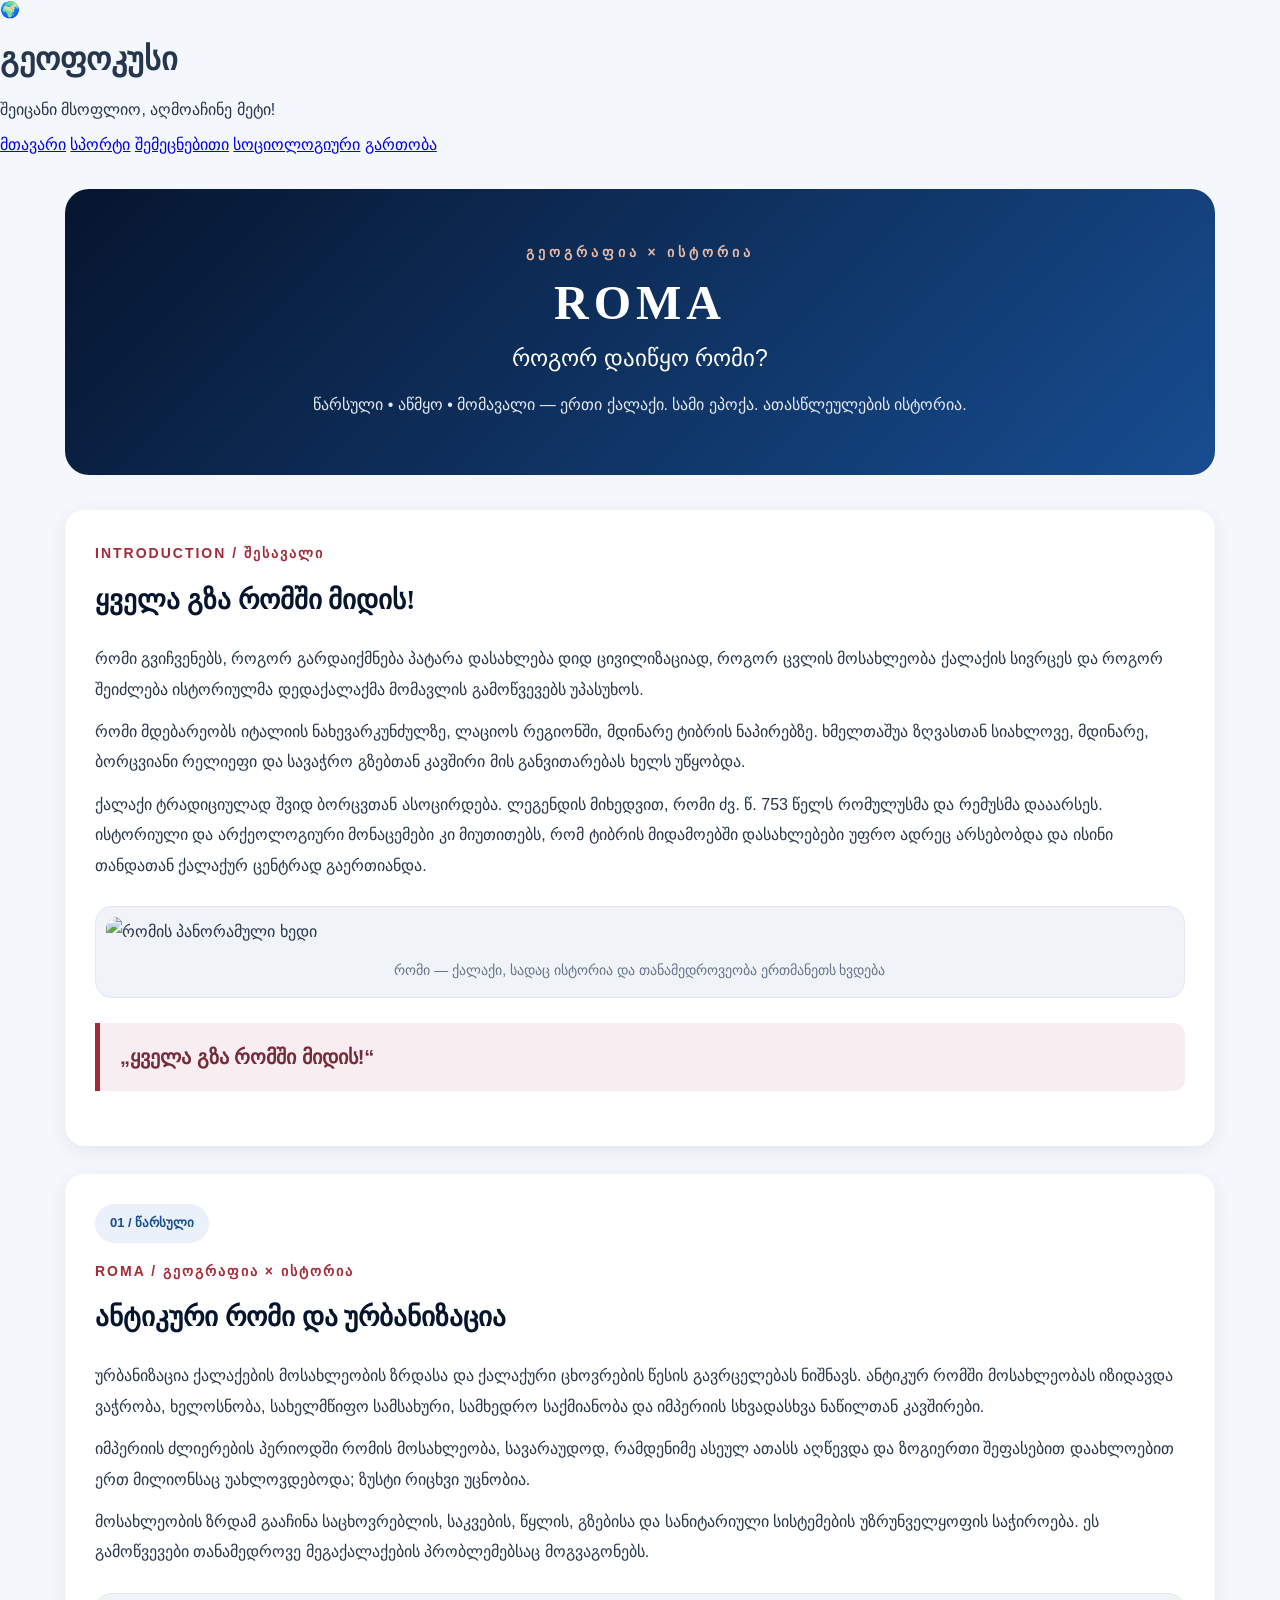
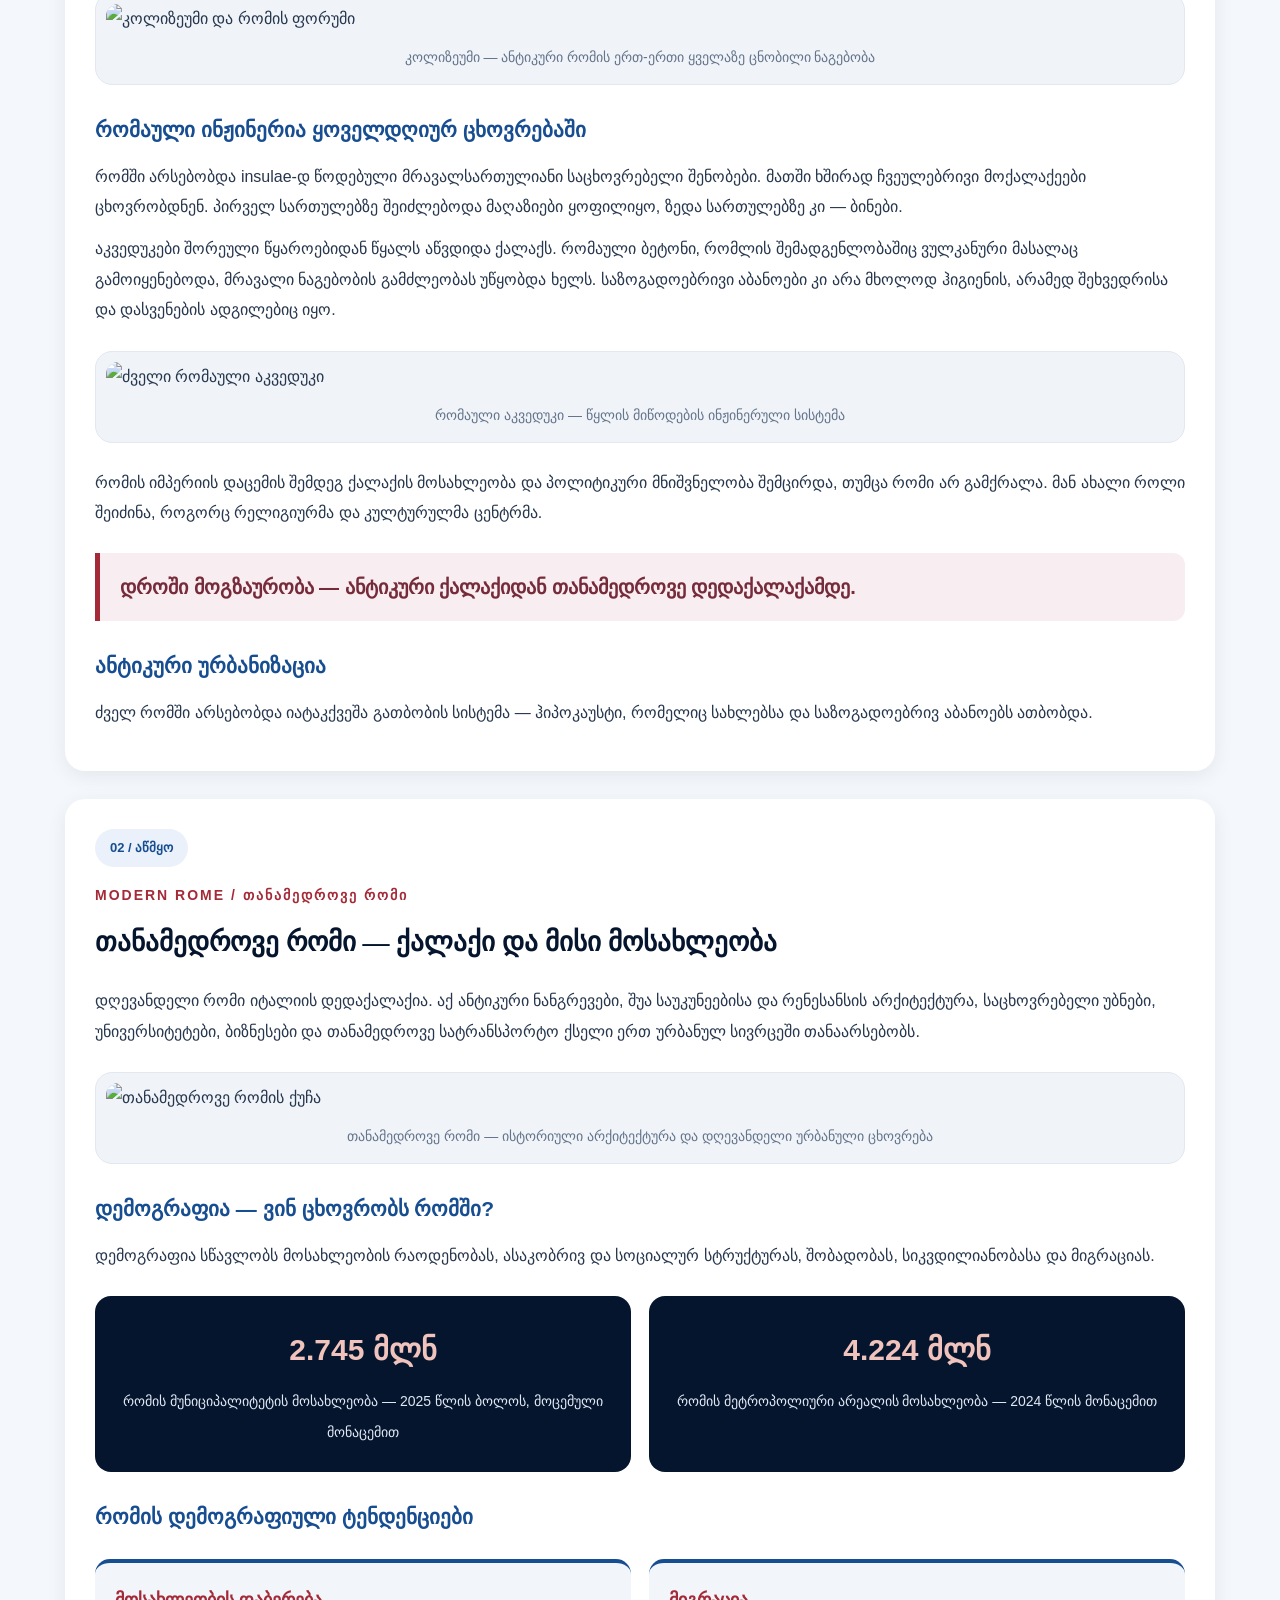
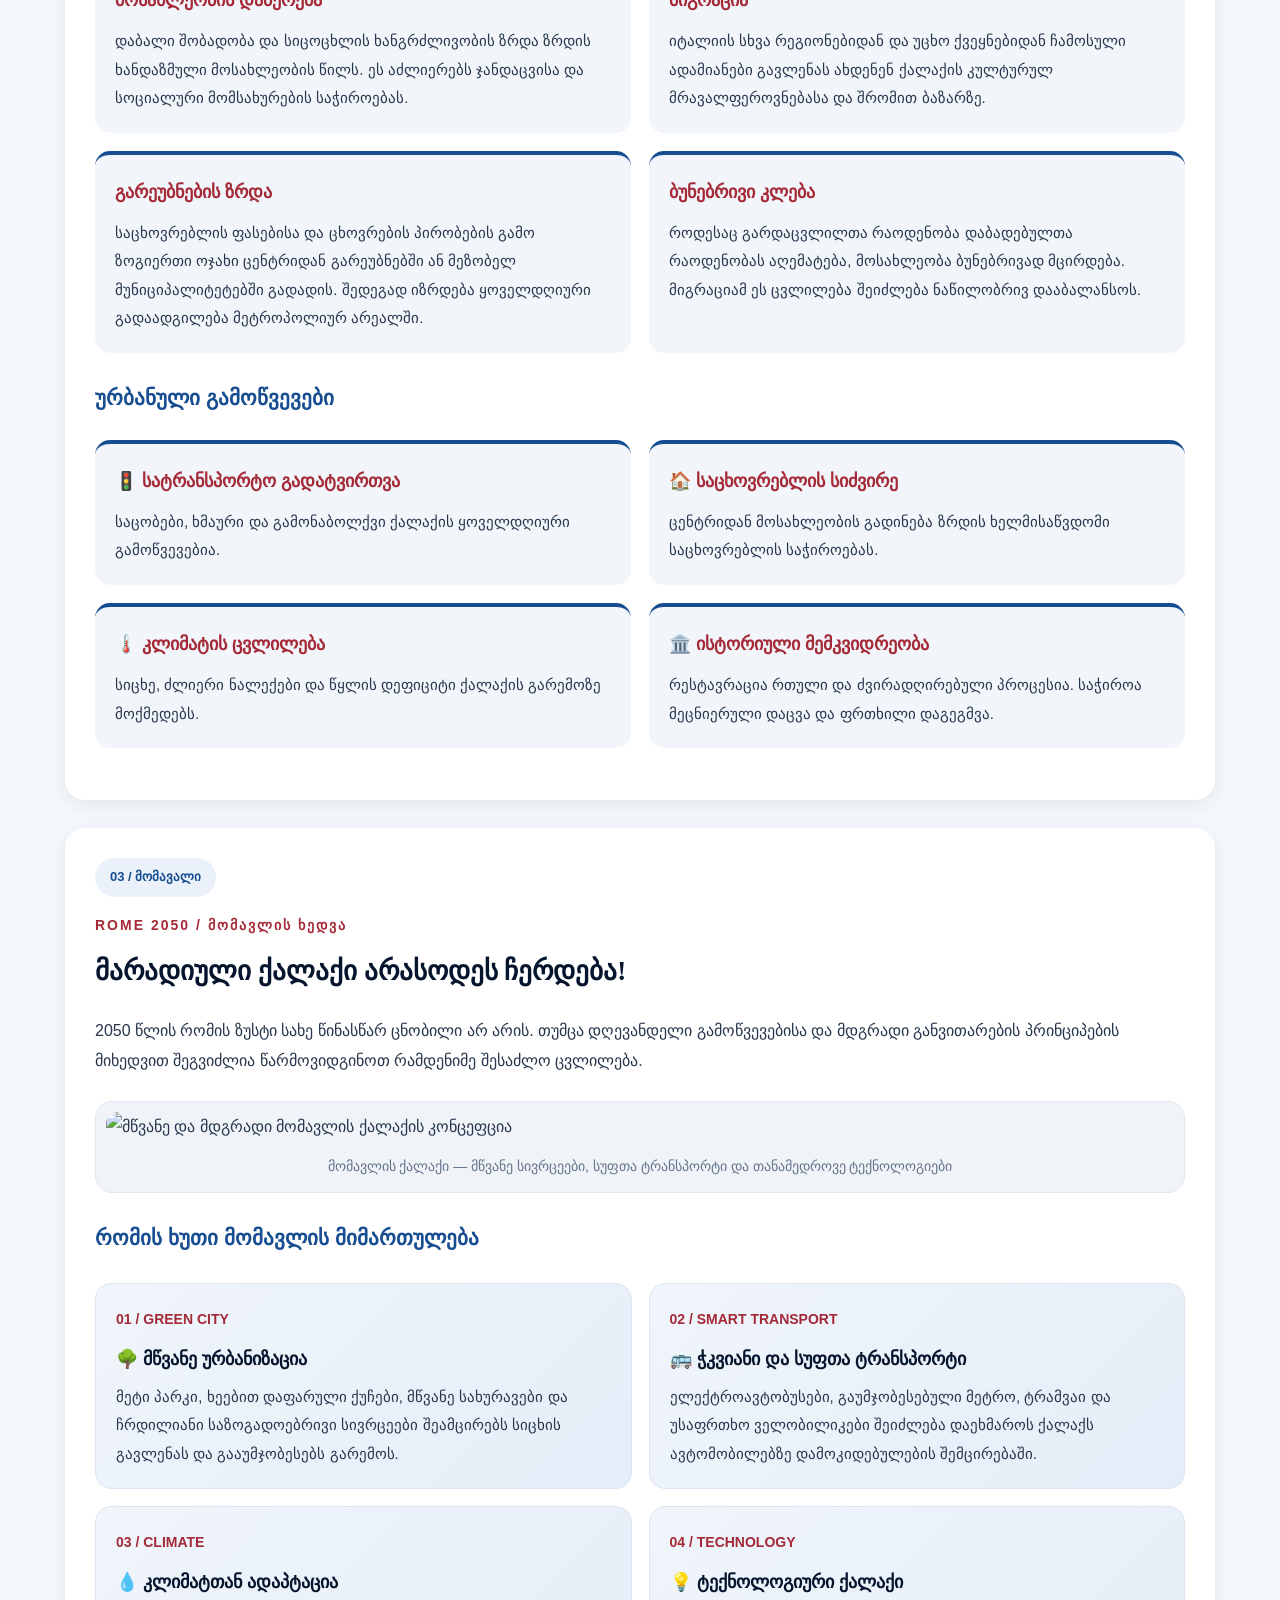
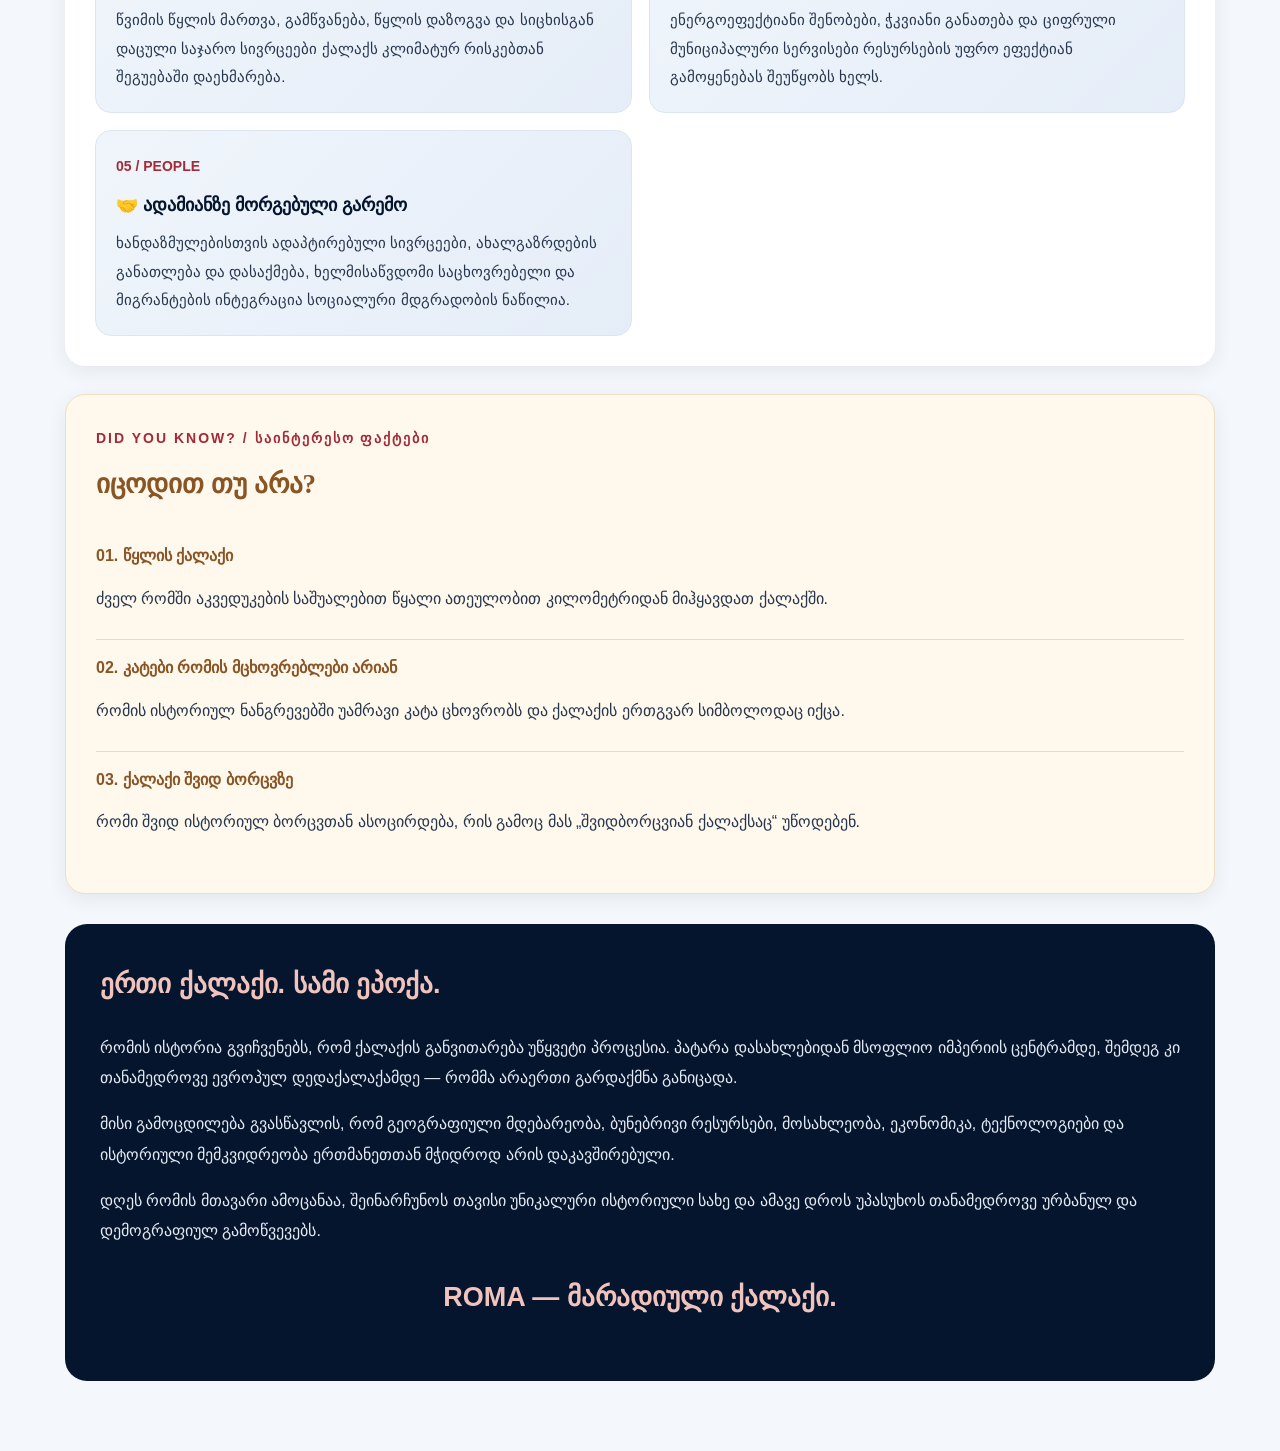
==== education.html @ 88f4430b "Add files via upload" ====
<!DOCTYPE html>
<html lang="ka">
<head>
<meta charset="UTF-8">
<meta name="viewport" content="width=device-width, initial-scale=1.0">
<title>გეოფოკუსი | შემეცნებითი</title>
<link rel="stylesheet" href="style.css">

<style>
* {
    box-sizing: border-box;
}

body {
    margin: 0;
    background: #f4f7fb;
    color: #26364d;
    font-family: "Fira GO", Arial, sans-serif;
}

.rome-page {
    width: 92%;
    max-width: 1150px;
    margin: 0 auto 70px;
}

.rome-hero {
    margin: 35px 0;
    padding: 55px 35px;
    border-radius: 24px;
    background: linear-gradient(135deg, #06152e, #174d91);
    color: white;
    text-align: center;
}

.rome-hero .eyebrow {
    color: #e9b9a5;
    letter-spacing: 4px;
    font-size: 14px;
    font-weight: bold;
}

.rome-hero h2 {
    font-family: "Noto Serif Georgian", serif;
    font-size: 48px;
    margin: 15px 0;
    letter-spacing: 5px;
}

.rome-hero h3 {
    font-size: 23px;
    font-weight: 500;
    margin: 10px 0;
}

.rome-hero p {
    max-width: 720px;
    margin: 18px auto 0;
    line-height: 1.9;
    color: #e3eaf5;
}

.rome-section {
    background: white;
    padding: 30px;
    margin: 28px 0;
    border-radius: 20px;
    box-shadow: 0 5px 20px rgba(6, 21, 46, 0.07);
    line-height: 1.9;
}

.section-label {
    color: #a52a38;
    font-size: 14px;
    font-weight: bold;
    letter-spacing: 2px;
    margin-bottom: 8px;
}

.rome-section h2 {
    color: #06152e;
    font-family: "Noto Serif Georgian", serif;
    font-size: 27px;
    margin: 5px 0 18px;
}

.rome-section h3 {
    color: #174d91;
    font-size: 21px;
    margin: 25px 0 12px;
}

.rome-section p {
    margin: 12px 0;
    font-size: 16px;
}

.rome-quote {
    border-left: 5px solid #a52a38;
    padding: 15px 20px;
    margin: 25px 0;
    background: #f8edf0;
    color: #762b3a;
    font-size: 20px;
    font-weight: bold;
    border-radius: 0 12px 12px 0;
}

/* ფოტოები */
.rome-photo {
    margin: 25px 0;
    padding: 10px;
    background: #f0f4f9;
    border-radius: 17px;
    border: 1px solid #e1e8f0;
}

.rome-photo img {
    display: block;
    width: 100%;
    max-height: 500px;
    height: auto;
    object-fit: contain;
    border-radius: 12px;
}

.rome-photo figcaption {
    text-align: center;
    color: #64748b;
    font-size: 14px;
    padding: 10px 5px 3px;
}

/* ეპოქების ღილაკები */
.era-label {
    display: inline-block;
    background: #eaf1fa;
    color: #174d91;
    border-radius: 30px;
    padding: 7px 15px;
    font-weight: bold;
    font-size: 13px;
    margin-bottom: 15px;
}

/* საინფორმაციო ბარათები */
.info-grid {
    display: grid;
    grid-template-columns: repeat(2, 1fr);
    gap: 18px;
    margin: 22px 0;
}

.info-card {
    background: #f2f6fb;
    border-radius: 15px;
    padding: 20px;
    border-top: 4px solid #174d91;
}

.info-card h3 {
    margin: 0 0 10px;
    color: #a52a38;
    font-size: 18px;
}

.info-card p {
    margin: 0;
    font-size: 15px;
}

/* დემოგრაფიული მონაცემები */
.stats-grid {
    display: grid;
    grid-template-columns: repeat(2, 1fr);
    gap: 18px;
    margin: 25px 0;
}

.stat-card {
    background: #06152e;
    color: white;
    padding: 25px;
    border-radius: 16px;
    text-align: center;
}

.stat-card strong {
    display: block;
    color: #f0c4bd;
    font-size: 30px;
    margin-bottom: 8px;
}

.stat-card span {
    font-size: 14px;
    color: #e0e8f4;
}

/* მომავლის მიმართულებები */
.future-grid {
    display: grid;
    grid-template-columns: repeat(2, 1fr);
    gap: 17px;
    margin-top: 25px;
}

.future-card {
    background: linear-gradient(135deg, #f0f5fb, #e5edf8);
    border-radius: 16px;
    padding: 20px;
    border: 1px solid #dce6f2;
}

.future-card .number {
    color: #a52a38;
    font-weight: bold;
    font-size: 14px;
}

.future-card h3 {
    margin: 7px 0;
    color: #06152e;
    font-size: 18px;
}

.future-card p {
    font-size: 15px;
    margin: 0;
}

/* საინტერესო ფაქტები */
.facts {
    background: #fff8ed;
    border: 1px solid #f1dfc2;
}

.facts h2 {
    color: #8a5524;
}

.fact-item {
    padding: 13px 0;
    border-bottom: 1px solid #ead9bd;
}

.fact-item:last-child {
    border-bottom: none;
}

.fact-item strong {
    color: #8a5524;
}

/* დასკვნა */
.final-section {
    background: #06152e;
    color: white;
    padding: 35px;
    border-radius: 22px;
    margin: 30px 0;
    line-height: 1.9;
}

.final-section h2 {
    color: #f0c4bd;
    font-size: 27px;
    margin-top: 0;
}

.final-section p {
    color: #e5ebf4;
}

/* მობილური */
@media (max-width: 700px) {
    .rome-page {
        width: 94%;
    }

    .rome-hero {
        padding: 38px 20px;
    }

    .rome-hero h2 {
        font-size: 36px;
    }

    .rome-hero h3 {
        font-size: 18px;
    }

    .rome-section {
        padding: 21px;
    }

    .rome-section h2 {
        font-size: 23px;
    }

    .info-grid,
    .stats-grid,
    .future-grid {
        grid-template-columns: 1fr;
    }

    .rome-photo img {
        max-height: 350px;
    }

    .final-section {
        padding: 25px;
    }
}
</style>
</head>

<body>

<header class="header">
    <div class="globe-icon">🌍</div>
    <h1>გეოფოკუსი</h1>
    <p>შეიცანი მსოფლიო, აღმოაჩინე მეტი!</p>
</header>

<nav class="navigation">
    <a href="index.html">მთავარი</a>
    <a href="sport.html">სპორტი</a>
    <a href="education.html">შემეცნებითი</a>
    <a href="sociology.html">სოციოლოგიური</a>
    <a href="entertainment.html">გართობა</a>
</nav>

<main class="rome-page">

    <!-- მთავარი სათაური -->
    <section class="rome-hero">
        <div class="eyebrow">გეოგრაფია × ისტორია</div>
        <h2>ROMA</h2>
        <h3>როგორ დაიწყო რომი?</h3>
        <p>
            წარსული • აწმყო • მომავალი — ერთი ქალაქი.
            სამი ეპოქა. ათასწლეულების ისტორია.
        </p>
    </section>

    <!-- შესავალი -->
    <section class="rome-section">
        <div class="section-label">INTRODUCTION / შესავალი</div>
        <h2>ყველა გზა რომში მიდის!</h2>

        <p>
            რომი გვიჩვენებს, როგორ გარდაიქმნება პატარა დასახლება
            დიდ ცივილიზაციად, როგორ ცვლის მოსახლეობა ქალაქის სივრცეს
            და როგორ შეიძლება ისტორიულმა დედაქალაქმა მომავლის
            გამოწვევებს უპასუხოს.
        </p>

        <p>
            რომი მდებარეობს იტალიის ნახევარკუნძულზე, ლაციოს რეგიონში,
            მდინარე ტიბრის ნაპირებზე. ხმელთაშუა ზღვასთან სიახლოვე,
            მდინარე, ბორცვიანი რელიეფი და სავაჭრო გზებთან კავშირი
            მის განვითარებას ხელს უწყობდა.
        </p>

        <p>
            ქალაქი ტრადიციულად შვიდ ბორცვთან ასოცირდება.
            ლეგენდის მიხედვით, რომი ძვ. წ. 753 წელს რომულუსმა
            და რემუსმა დააარსეს. ისტორიული და არქეოლოგიური მონაცემები
            კი მიუთითებს, რომ ტიბრის მიდამოებში დასახლებები უფრო
            ადრეც არსებობდა და ისინი თანდათან ქალაქურ ცენტრად გაერთიანდა.
        </p>

        <figure class="rome-photo">
            <img src="images/roma1.jpg" alt="რომის პანორამული ხედი">
            <figcaption>რომი — ქალაქი, სადაც ისტორია და თანამედროვეობა ერთმანეთს ხვდება</figcaption>
        </figure>

        <div class="rome-quote">
            „ყველა გზა რომში მიდის!“
        </div>
    </section>

    <!-- წარსული -->
    <section class="rome-section">
        <span class="era-label">01 / წარსული</span>
        <div class="section-label">ROMA / გეოგრაფია × ისტორია</div>
        <h2>ანტიკური რომი და ურბანიზაცია</h2>

        <p>
            ურბანიზაცია ქალაქების მოსახლეობის ზრდასა და ქალაქური
            ცხოვრების წესის გავრცელებას ნიშნავს. ანტიკურ რომში
            მოსახლეობას იზიდავდა ვაჭრობა, ხელოსნობა, სახელმწიფო
            სამსახური, სამხედრო საქმიანობა და იმპერიის სხვადასხვა
            ნაწილთან კავშირები.
        </p>

        <p>
            იმპერიის ძლიერების პერიოდში რომის მოსახლეობა,
            სავარაუდოდ, რამდენიმე ასეულ ათასს აღწევდა და ზოგიერთი
            შეფასებით დაახლოებით ერთ მილიონსაც უახლოვდებოდა;
            ზუსტი რიცხვი უცნობია.
        </p>

        <p>
            მოსახლეობის ზრდამ გააჩინა საცხოვრებლის, საკვების,
            წყლის, გზებისა და სანიტარიული სისტემების უზრუნველყოფის
            საჭიროება. ეს გამოწვევები თანამედროვე მეგაქალაქების
            პრობლემებსაც მოგვაგონებს.
        </p>

        <figure class="rome-photo">
            <img src="images/roma2.jpg" alt="კოლიზეუმი და რომის ფორუმი">
            <figcaption>კოლიზეუმი — ანტიკური რომის ერთ-ერთი ყველაზე ცნობილი ნაგებობა</figcaption>
        </figure>

        <h3>რომაული ინჟინერია ყოველდღიურ ცხოვრებაში</h3>

        <p>
            რომში არსებობდა insulae-დ წოდებული მრავალსართულიანი
            საცხოვრებელი შენობები. მათში ხშირად ჩვეულებრივი
            მოქალაქეები ცხოვრობდნენ. პირველ სართულებზე შეიძლებოდა
            მაღაზიები ყოფილიყო, ზედა სართულებზე კი — ბინები.
        </p>

        <p>
            აკვედუკები შორეული წყაროებიდან წყალს აწვდიდა ქალაქს.
            რომაული ბეტონი, რომლის შემადგენლობაშიც ვულკანური
            მასალაც გამოიყენებოდა, მრავალი ნაგებობის გამძლეობას
            უწყობდა ხელს. საზოგადოებრივი აბანოები კი არა მხოლოდ
            ჰიგიენის, არამედ შეხვედრისა და დასვენების ადგილებიც იყო.
        </p>

        <figure class="rome-photo">
            <img src="images/roma3.jpg" alt="ძველი რომაული აკვედუკი">
            <figcaption>რომაული აკვედუკი — წყლის მიწოდების ინჟინერული სისტემა</figcaption>
        </figure>

        <p>
            რომის იმპერიის დაცემის შემდეგ ქალაქის მოსახლეობა და
            პოლიტიკური მნიშვნელობა შემცირდა, თუმცა რომი არ გამქრალა.
            მან ახალი როლი შეიძინა, როგორც რელიგიურმა და კულტურულმა ცენტრმა.
        </p>

        <div class="rome-quote">
            დროში მოგზაურობა — ანტიკური ქალაქიდან თანამედროვე დედაქალაქამდე.
        </div>

        <h3>ანტიკური ურბანიზაცია</h3>

        <p>
            ძველ რომში არსებობდა იატაკქვეშა გათბობის სისტემა —
            ჰიპოკაუსტი, რომელიც სახლებსა და საზოგადოებრივ აბანოებს ათბობდა.
        </p>
    </section>

    <!-- აწმყო -->
    <section class="rome-section">
        <span class="era-label">02 / აწმყო</span>
        <div class="section-label">MODERN ROME / თანამედროვე რომი</div>
        <h2>თანამედროვე რომი — ქალაქი და მისი მოსახლეობა</h2>

        <p>
            დღევანდელი რომი იტალიის დედაქალაქია. აქ ანტიკური ნანგრევები,
            შუა საუკუნეებისა და რენესანსის არქიტექტურა, საცხოვრებელი
            უბნები, უნივერსიტეტები, ბიზნესები და თანამედროვე
            სატრანსპორტო ქსელი ერთ ურბანულ სივრცეში თანაარსებობს.
        </p>

        <figure class="rome-photo">
            <img src="images/roma4.jpg" alt="თანამედროვე რომის ქუჩა">
            <figcaption>თანამედროვე რომი — ისტორიული არქიტექტურა და დღევანდელი ურბანული ცხოვრება</figcaption>
        </figure>

        <h3>დემოგრაფია — ვინ ცხოვრობს რომში?</h3>

        <p>
            დემოგრაფია სწავლობს მოსახლეობის რაოდენობას, ასაკობრივ
            და სოციალურ სტრუქტურას, შობადობას, სიკვდილიანობასა
            და მიგრაციას.
        </p>

        <div class="stats-grid">
            <div class="stat-card">
                <strong>2.745 მლნ</strong>
                <span>რომის მუნიციპალიტეტის მოსახლეობა — 2025 წლის ბოლოს, მოცემული მონაცემით</span>
            </div>

            <div class="stat-card">
                <strong>4.224 მლნ</strong>
                <span>რომის მეტროპოლიური არეალის მოსახლეობა — 2024 წლის მონაცემით</span>
            </div>
        </div>

        <h3>რომის დემოგრაფიული ტენდენციები</h3>

        <div class="info-grid">
            <div class="info-card">
                <h3>მოსახლეობის დაბერება</h3>
                <p>
                    დაბალი შობადობა და სიცოცხლის ხანგრძლივობის ზრდა
                    ზრდის ხანდაზმული მოსახლეობის წილს. ეს აძლიერებს
                    ჯანდაცვისა და სოციალური მომსახურების საჭიროებას.
                </p>
            </div>

            <div class="info-card">
                <h3>მიგრაცია</h3>
                <p>
                    იტალიის სხვა რეგიონებიდან და უცხო ქვეყნებიდან
                    ჩამოსული ადამიანები გავლენას ახდენენ ქალაქის
                    კულტურულ მრავალფეროვნებასა და შრომით ბაზარზე.
                </p>
            </div>

            <div class="info-card">
                <h3>გარეუბნების ზრდა</h3>
                <p>
                    საცხოვრებლის ფასებისა და ცხოვრების პირობების გამო
                    ზოგიერთი ოჯახი ცენტრიდან გარეუბნებში ან მეზობელ
                    მუნიციპალიტეტებში გადადის. შედეგად იზრდება
                    ყოველდღიური გადაადგილება მეტროპოლიურ არეალში.
                </p>
            </div>

            <div class="info-card">
                <h3>ბუნებრივი კლება</h3>
                <p>
                    როდესაც გარდაცვლილთა რაოდენობა დაბადებულთა
                    რაოდენობას აღემატება, მოსახლეობა ბუნებრივად
                    მცირდება. მიგრაციამ ეს ცვლილება შეიძლება
                    ნაწილობრივ დააბალანსოს.
                </p>
            </div>
        </div>

        <h3>ურბანული გამოწვევები</h3>

        <div class="info-grid">
            <div class="info-card">
                <h3>🚦 სატრანსპორტო გადატვირთვა</h3>
                <p>საცობები, ხმაური და გამონაბოლქვი ქალაქის ყოველდღიური გამოწვევებია.</p>
            </div>

            <div class="info-card">
                <h3>🏠 საცხოვრებლის სიძვირე</h3>
                <p>ცენტრიდან მოსახლეობის გადინება ზრდის ხელმისაწვდომი საცხოვრებლის საჭიროებას.</p>
            </div>

            <div class="info-card">
                <h3>🌡️ კლიმატის ცვლილება</h3>
                <p>სიცხე, ძლიერი ნალექები და წყლის დეფიციტი ქალაქის გარემოზე მოქმედებს.</p>
            </div>

            <div class="info-card">
                <h3>🏛️ ისტორიული მემკვიდრეობა</h3>
                <p>რესტავრაცია რთული და ძვირადღირებული პროცესია. საჭიროა მეცნიერული დაცვა და ფრთხილი დაგეგმვა.</p>
            </div>
        </div>
    </section>

    <!-- მომავალი -->
    <section class="rome-section">
        <span class="era-label">03 / მომავალი</span>
        <div class="section-label">ROME 2050 / მომავლის ხედვა</div>
        <h2>მარადიული ქალაქი არასოდეს ჩერდება!</h2>

        <p>
            2050 წლის რომის ზუსტი სახე წინასწარ ცნობილი არ არის.
            თუმცა დღევანდელი გამოწვევებისა და მდგრადი განვითარების
            პრინციპების მიხედვით შეგვიძლია წარმოვიდგინოთ რამდენიმე
            შესაძლო ცვლილება.
        </p>

        <figure class="rome-photo">
            <img src="images/roma5.jpg" alt="მწვანე და მდგრადი მომავლის ქალაქის კონცეფცია">
            <figcaption>მომავლის ქალაქი — მწვანე სივრცეები, სუფთა ტრანსპორტი და თანამედროვე ტექნოლოგიები</figcaption>
        </figure>

        <h3>რომის ხუთი მომავლის მიმართულება</h3>

        <div class="future-grid">

            <div class="future-card">
                <span class="number">01 / GREEN CITY</span>
                <h3>🌳 მწვანე ურბანიზაცია</h3>
                <p>
                    მეტი პარკი, ხეებით დაფარული ქუჩები, მწვანე სახურავები
                    და ჩრდილიანი საზოგადოებრივი სივრცეები შეამცირებს
                    სიცხის გავლენას და გააუმჯობესებს გარემოს.
                </p>
            </div>

            <div class="future-card">
                <span class="number">02 / SMART TRANSPORT</span>
                <h3>🚌 ჭკვიანი და სუფთა ტრანსპორტი</h3>
                <p>
                    ელექტროავტობუსები, გაუმჯობესებული მეტრო, ტრამვაი
                    და უსაფრთხო ველობილიკები შეიძლება დაეხმაროს ქალაქს
                    ავტომობილებზე დამოკიდებულების შემცირებაში.
                </p>
            </div>

            <div class="future-card">
                <span class="number">03 / CLIMATE</span>
                <h3>💧 კლიმატთან ადაპტაცია</h3>
                <p>
                    წვიმის წყლის მართვა, გამწვანება, წყლის დაზოგვა
                    და სიცხისგან დაცული საჯარო სივრცეები ქალაქს
                    კლიმატურ რისკებთან შეგუებაში დაეხმარება.
                </p>
            </div>

            <div class="future-card">
                <span class="number">04 / TECHNOLOGY</span>
                <h3>💡 ტექნოლოგიური ქალაქი</h3>
                <p>
                    ენერგოეფექტიანი შენობები, ჭკვიანი განათება და
                    ციფრული მუნიციპალური სერვისები რესურსების
                    უფრო ეფექტიან გამოყენებას შეუწყობს ხელს.
                </p>
            </div>

            <div class="future-card">
                <span class="number">05 / PEOPLE</span>
                <h3>🤝 ადამიანზე მორგებული გარემო</h3>
                <p>
                    ხანდაზმულებისთვის ადაპტირებული სივრცეები,
                    ახალგაზრდების განათლება და დასაქმება,
                    ხელმისაწვდომი საცხოვრებელი და მიგრანტების
                    ინტეგრაცია სოციალური მდგრადობის ნაწილია.
                </p>
            </div>

        </div>
    </section>

    <!-- საინტერესო ფაქტები -->
    <section class="rome-section facts">
        <div class="section-label">DID YOU KNOW? / საინტერესო ფაქტები</div>
        <h2>იცოდით თუ არა?</h2>

        <div class="fact-item">
            <strong>01. წყლის ქალაქი</strong>
            <p>
                ძველ რომში აკვედუკების საშუალებით წყალი
                ათეულობით კილომეტრიდან მიჰყავდათ ქალაქში.
            </p>
        </div>

        <div class="fact-item">
            <strong>02. კატები რომის მცხოვრებლები არიან</strong>
            <p>
                რომის ისტორიულ ნანგრევებში უამრავი კატა ცხოვრობს
                და ქალაქის ერთგვარ სიმბოლოდაც იქცა.
            </p>
        </div>

        <div class="fact-item">
            <strong>03. ქალაქი შვიდ ბორცვზე</strong>
            <p>
                რომი შვიდ ისტორიულ ბორცვთან ასოცირდება,
                რის გამოც მას „შვიდბორცვიან ქალაქსაც“ უწოდებენ.
            </p>
        </div>
    </section>

    <!-- დასკვნა -->
    <section class="final-section">
        <h2>ერთი ქალაქი. სამი ეპოქა.</h2>

        <p>
            რომის ისტორია გვიჩვენებს, რომ ქალაქის განვითარება
            უწყვეტი პროცესია. პატარა დასახლებიდან მსოფლიო იმპერიის
            ცენტრამდე, შემდეგ კი თანამედროვე ევროპულ დედაქალაქამდე —
            რომმა არაერთი გარდაქმნა განიცადა.
        </p>

        <p>
            მისი გამოცდილება გვასწავლის, რომ გეოგრაფიული მდებარეობა,
            ბუნებრივი რესურსები, მოსახლეობა, ეკონომიკა, ტექნოლოგიები
            და ისტორიული მემკვიდრეობა ერთმანეთთან მჭიდროდ არის დაკავშირებული.
        </p>

        <p>
            დღეს რომის მთავარი ამოცანაა, შეინარჩუნოს თავისი უნიკალური
            ისტორიული სახე და ამავე დროს უპასუხოს თანამედროვე ურბანულ
            და დემოგრაფიულ გამოწვევებს.
        </p>

        <h2 style="text-align:center; margin-top:25px;">
            ROMA — მარადიული ქალაქი.
        </h2>
    </section>

</main>

</body>
</html>
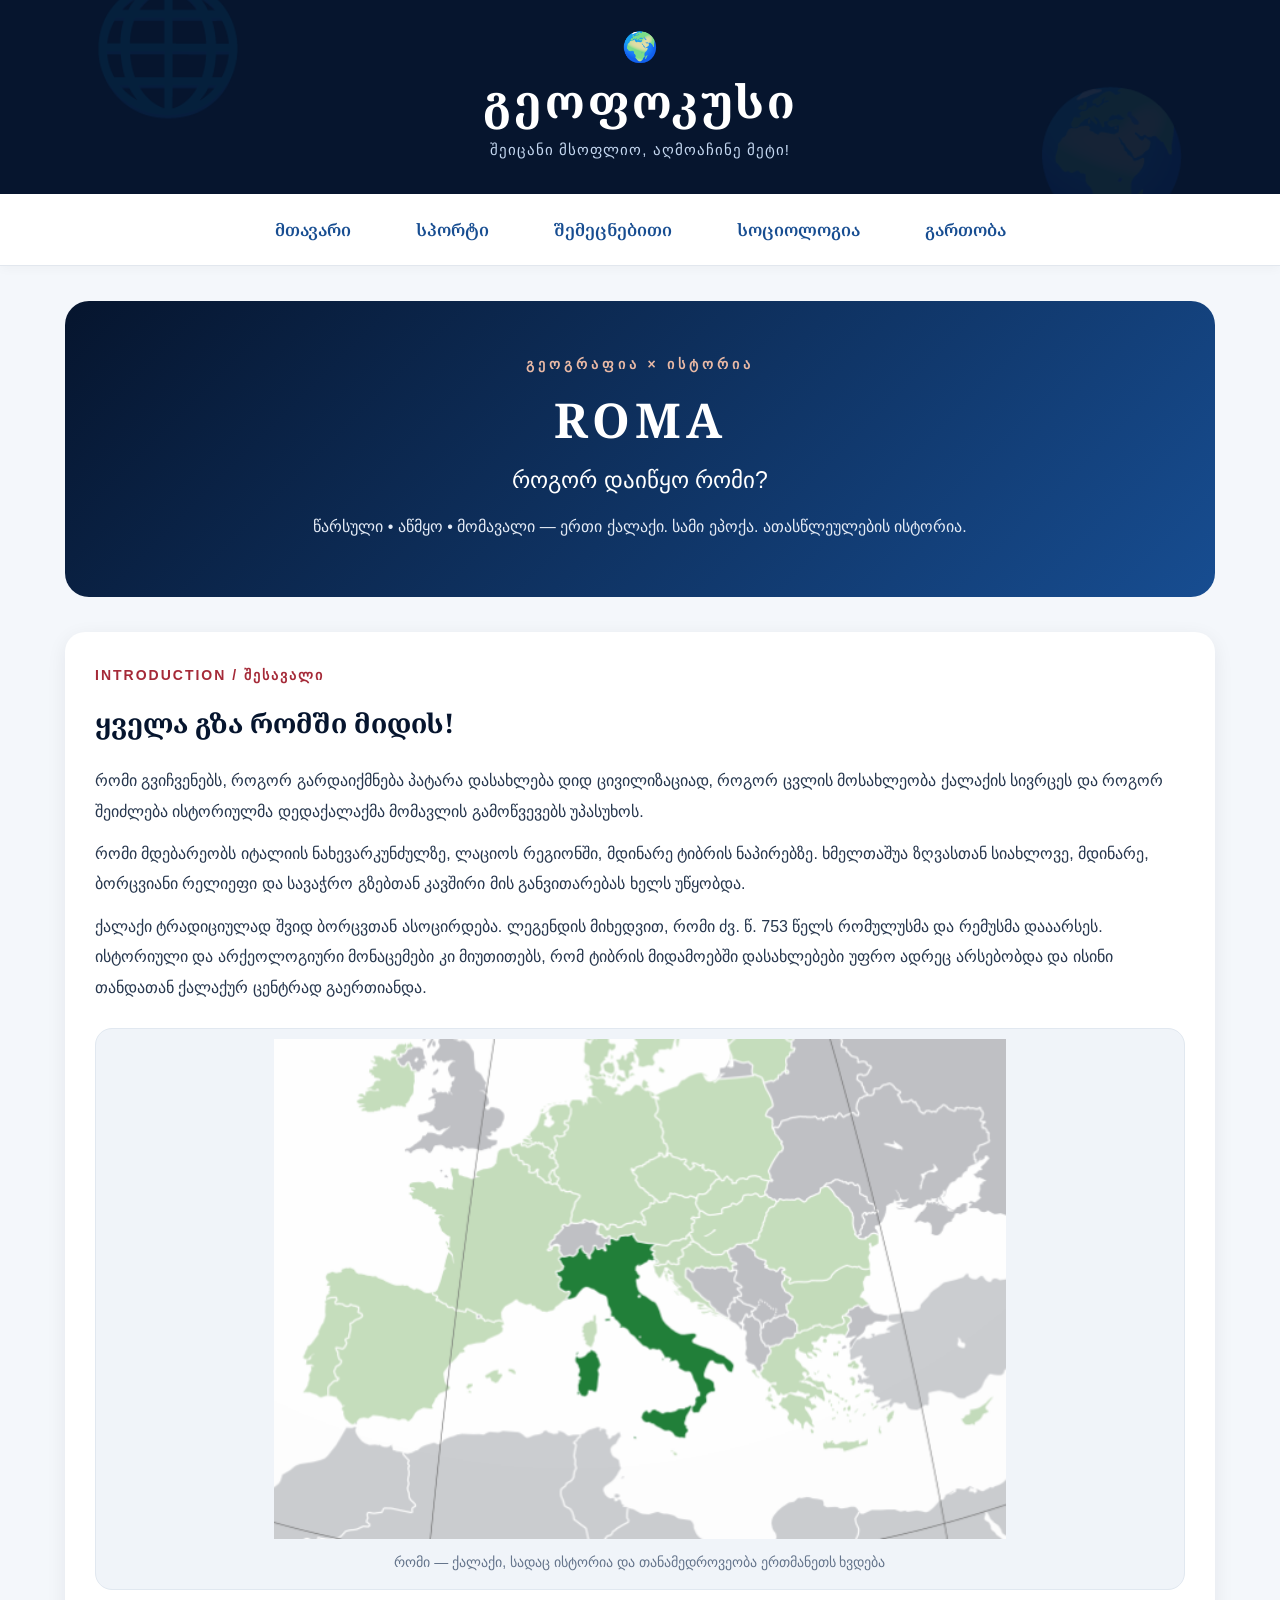
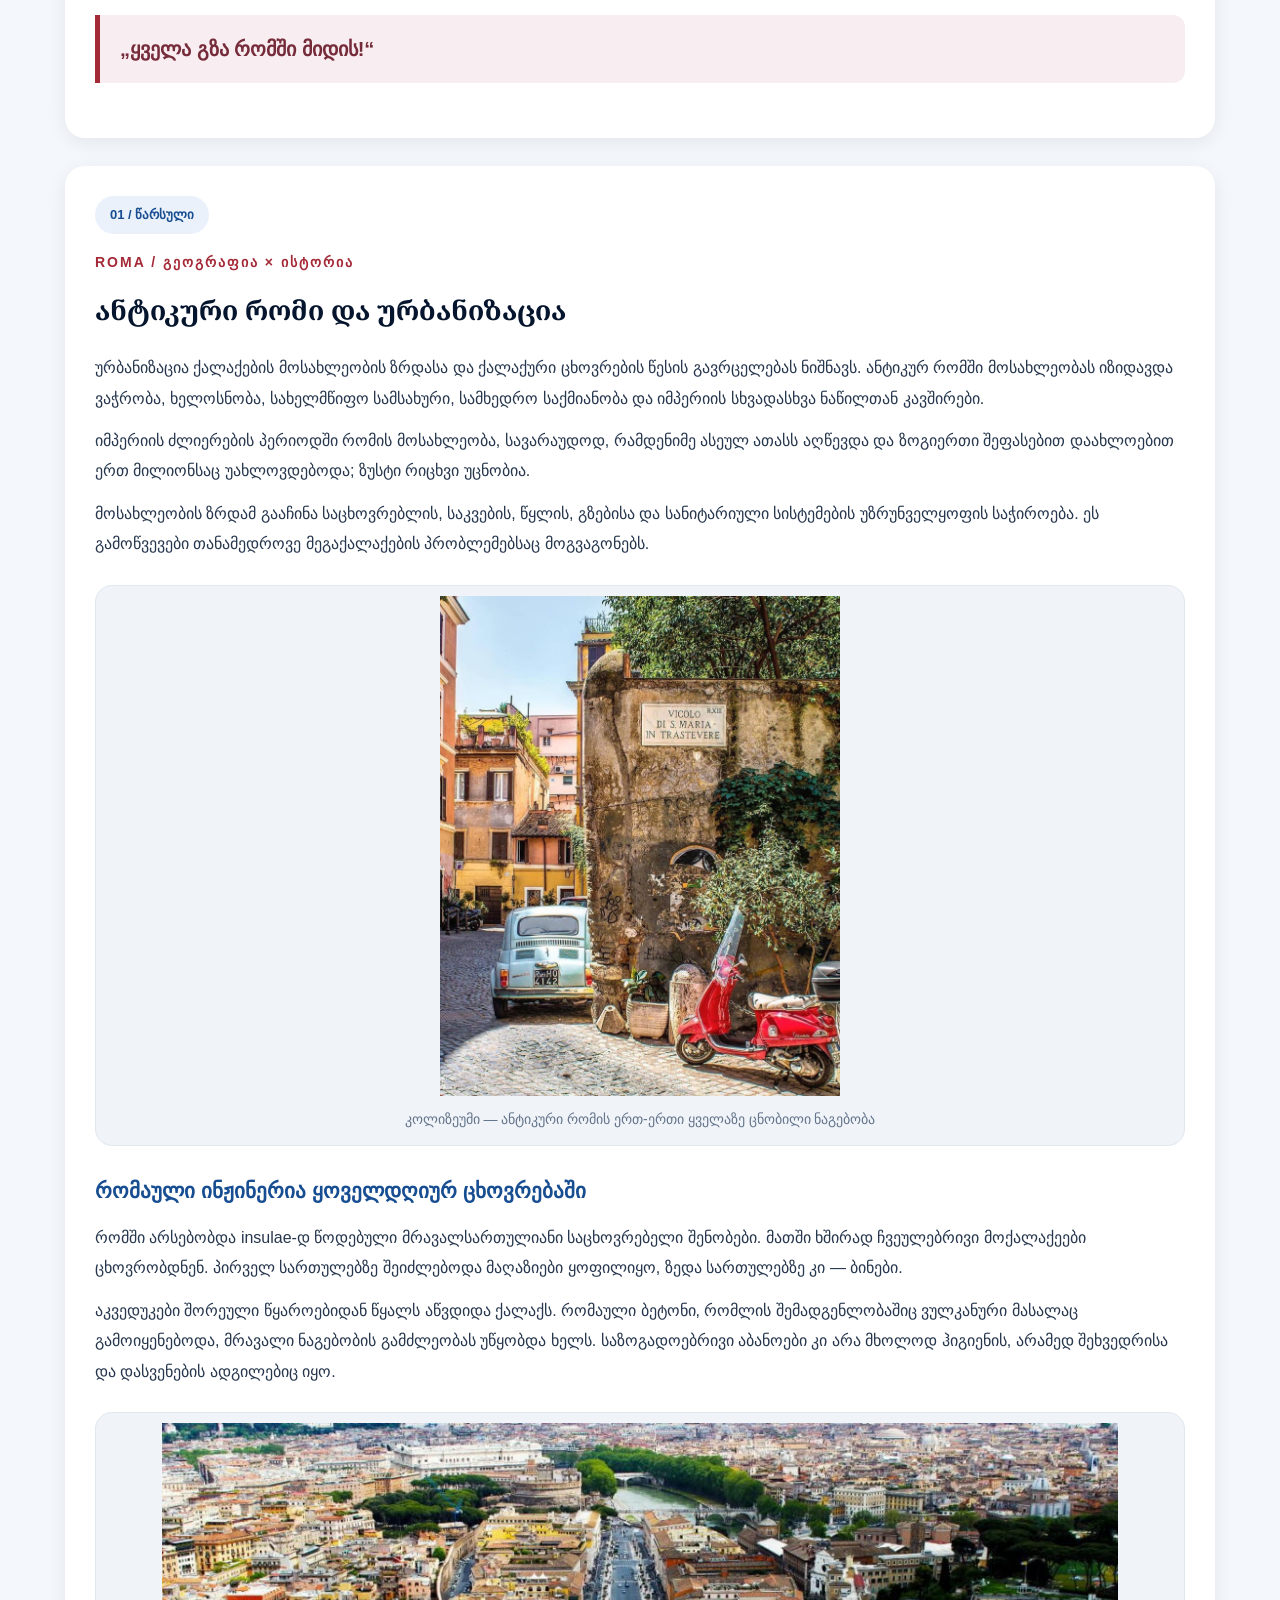
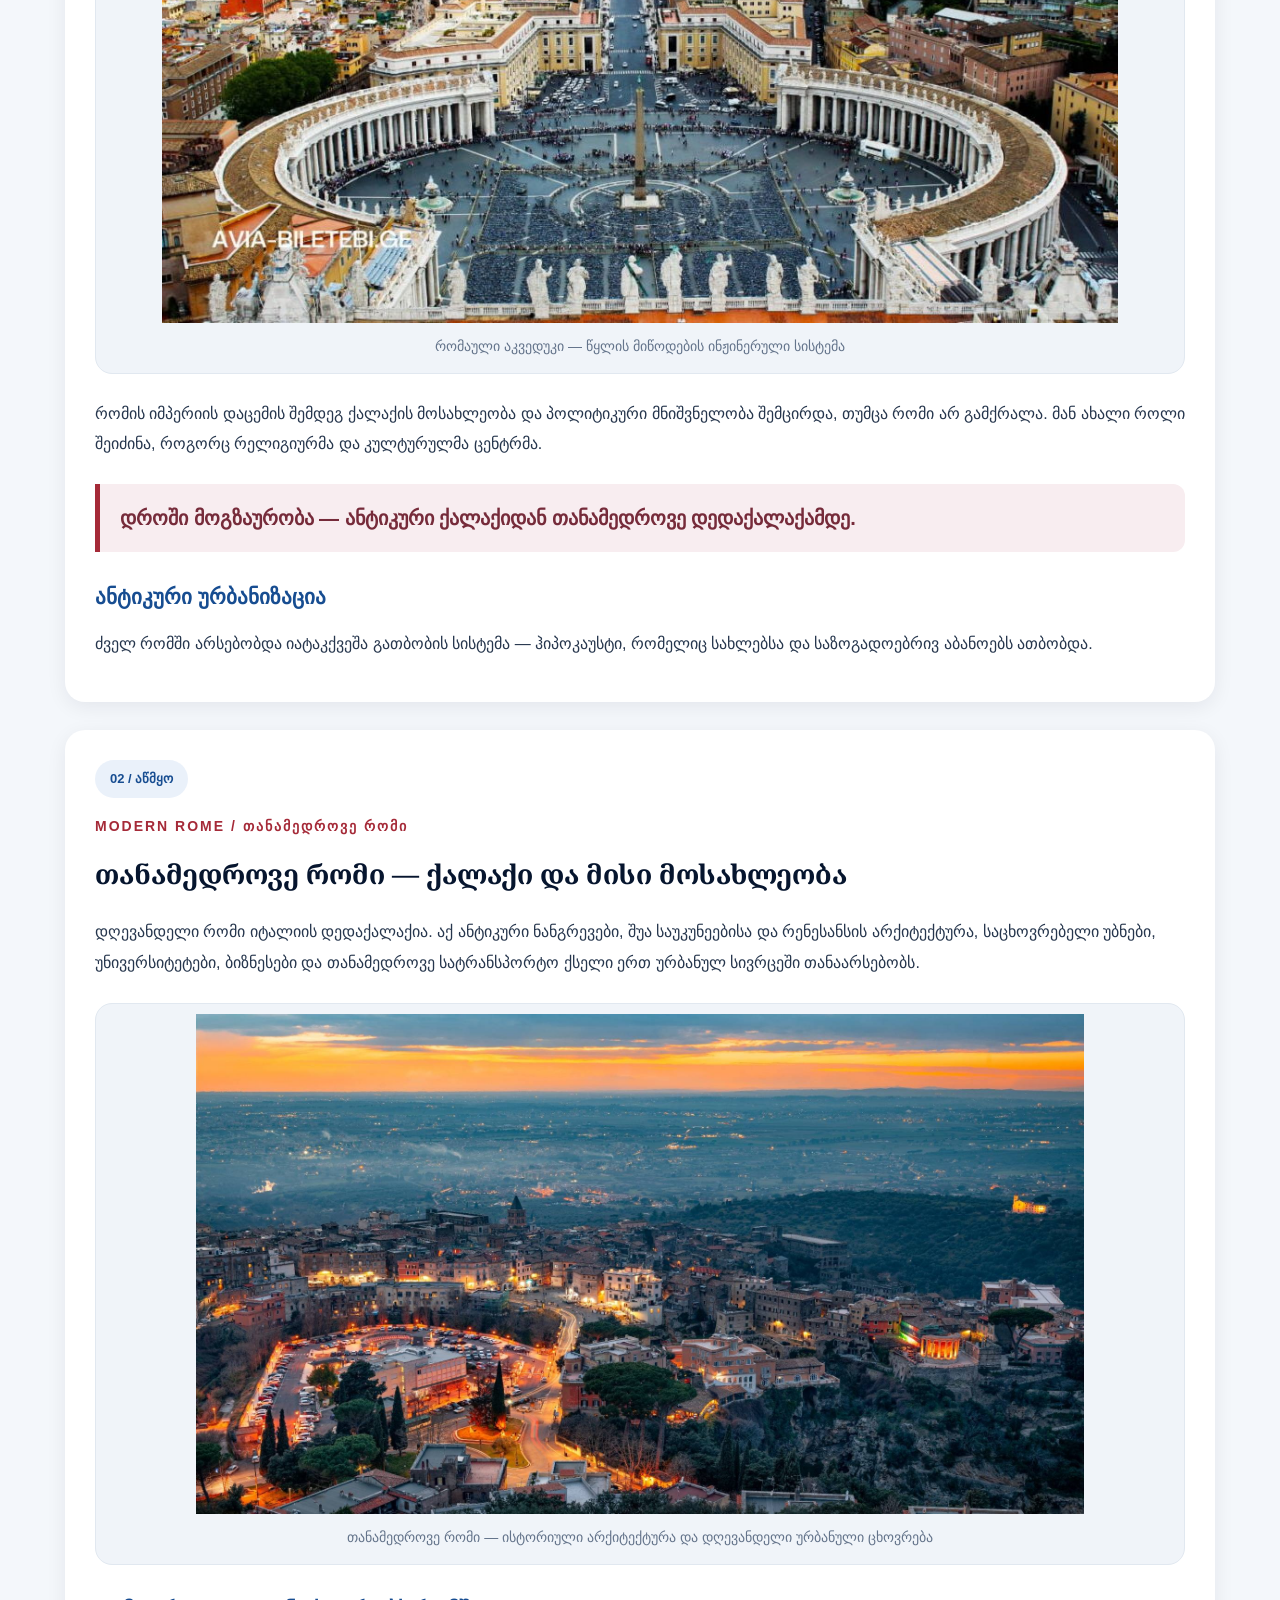
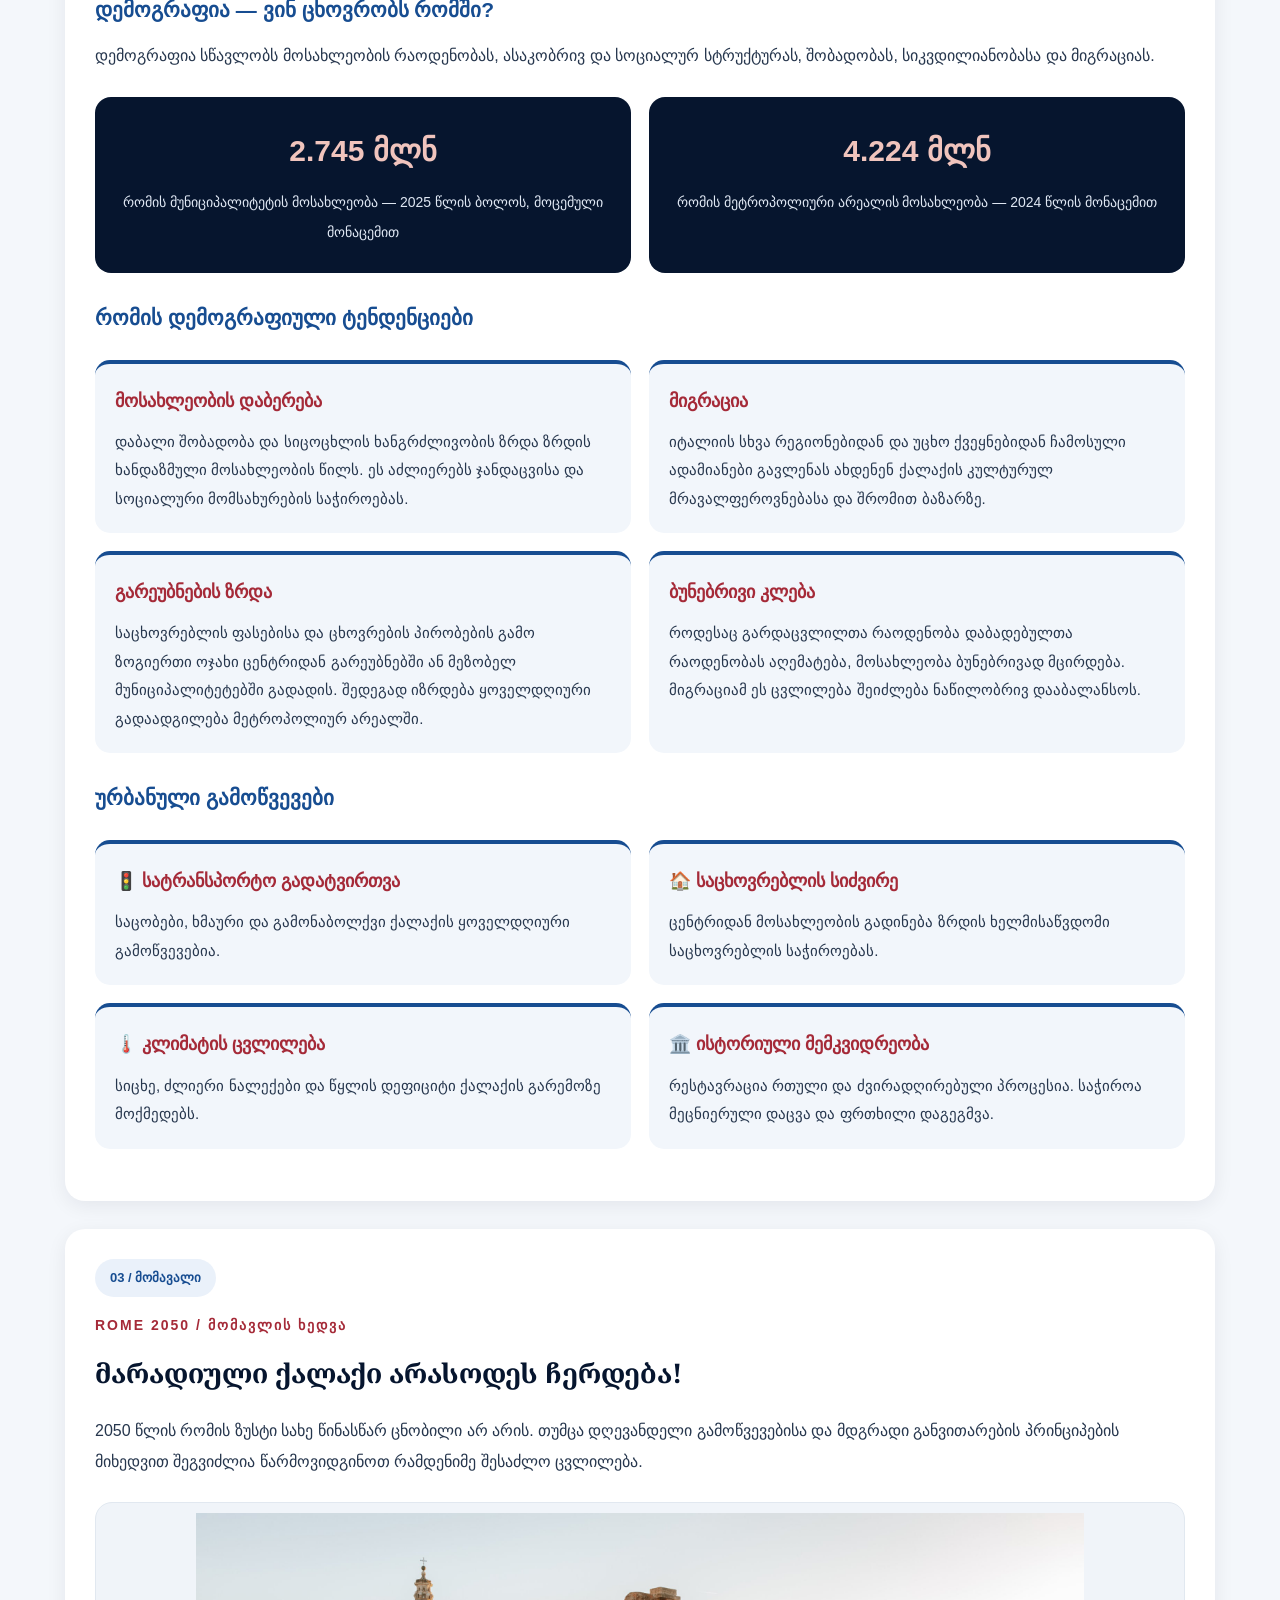
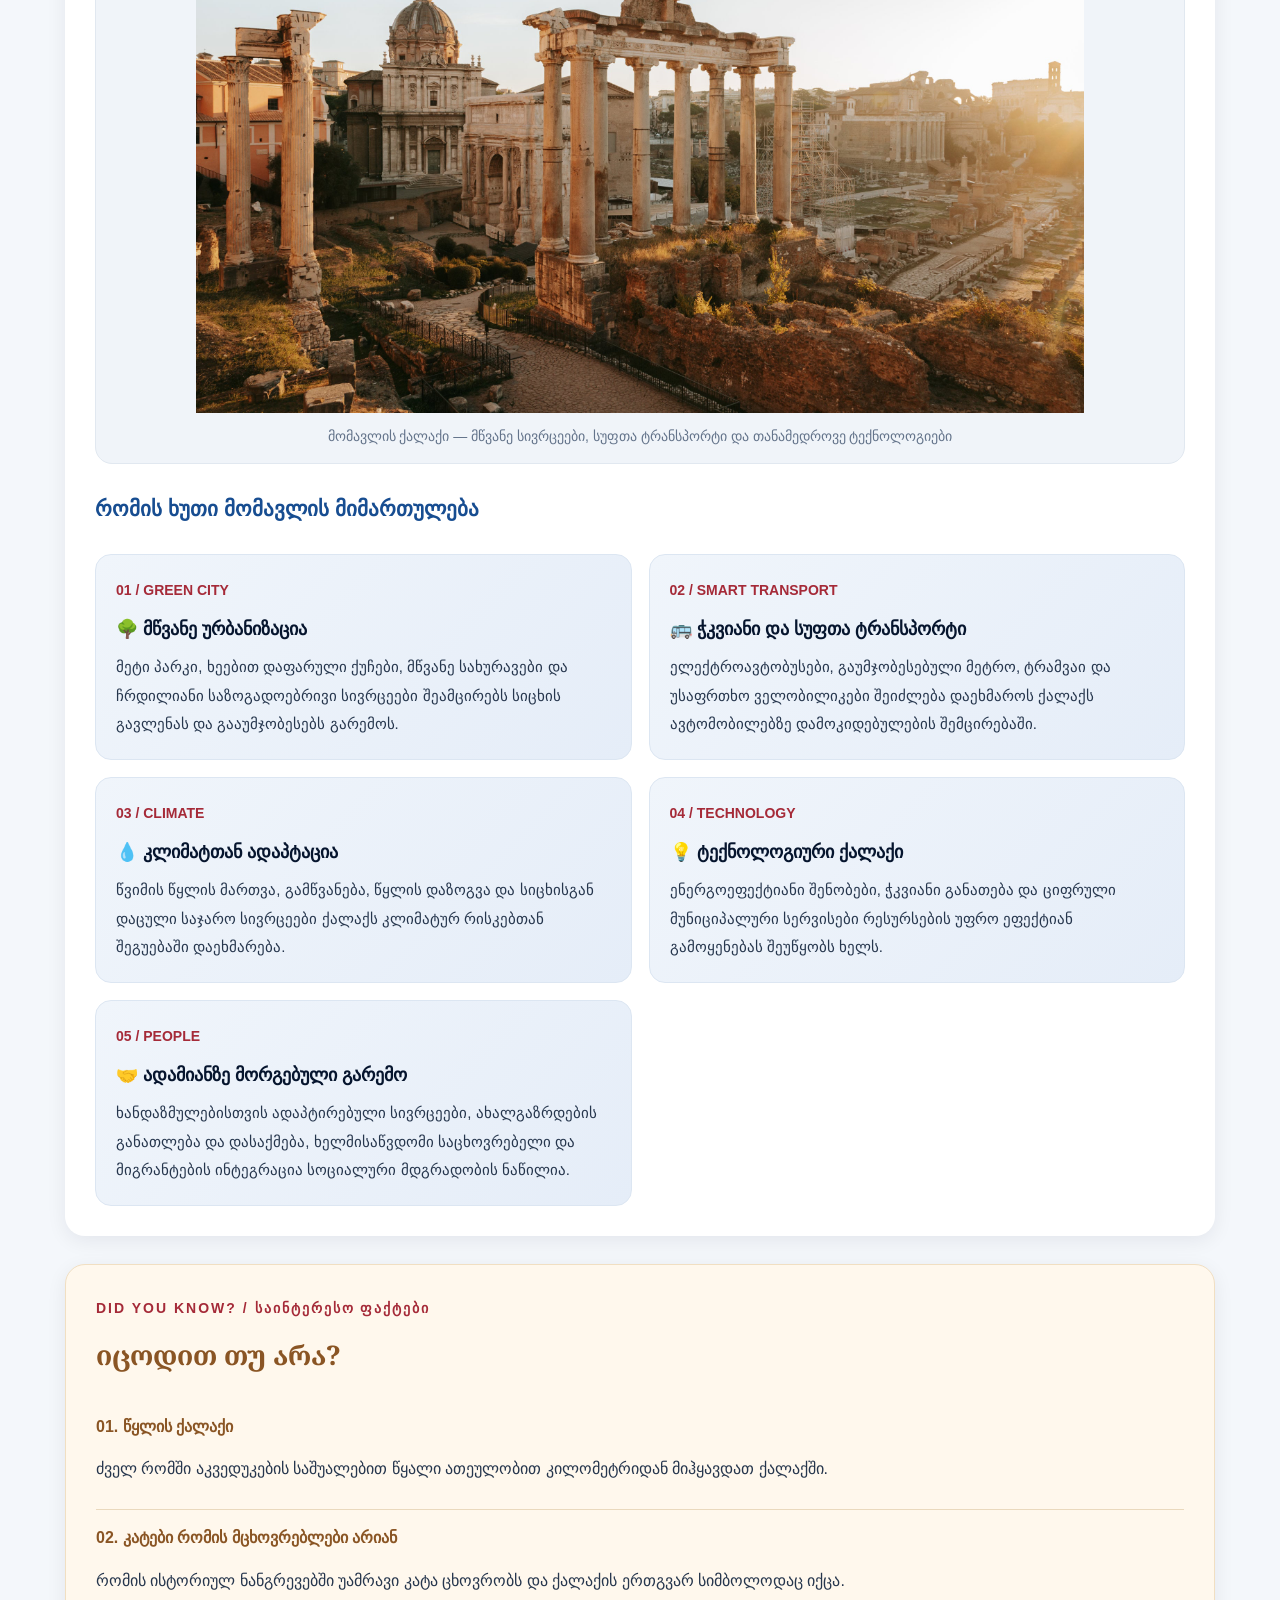
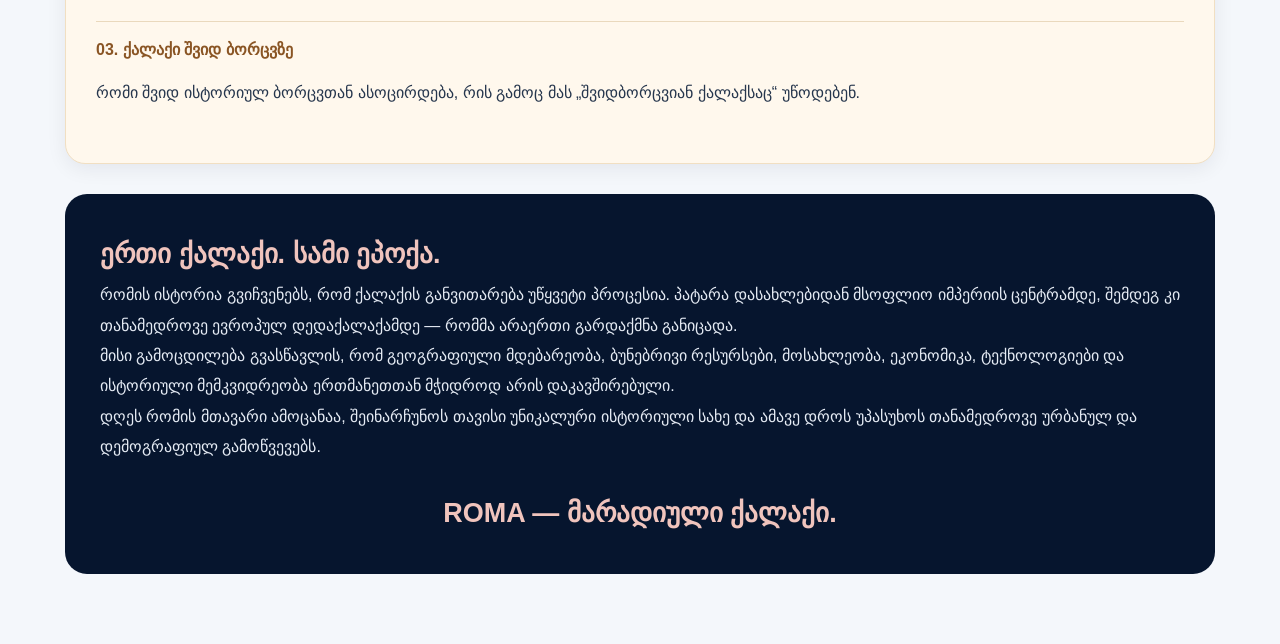
==== commit 88d4f45f: "Update education.html" ====
--- a/education.html
+++ b/education.html
@@ -328,7 +328,7 @@
     <a href="index.html">მთავარი</a>
     <a href="sport.html">სპორტი</a>
     <a href="education.html">შემეცნებითი</a>
-    <a href="sociology.html">სოციოლოგიური</a>
+  <a href="sociology.html">სოციოლოგია</a>
     <a href="entertainment.html">გართობა</a>
 </nav>
 
--- a/style.css
+++ b/style.css
@@ -0,0 +1,488 @@
+
+@import url('https://fonts.googleapis.com/css2?family=Fira+GO:wght@400;500;600;700&family=Noto+Serif+Georgian:wght@400;500;600;700&display=swap');
+
+* {
+    margin: 0;
+    padding: 0;
+    box-sizing: border-box;
+}
+
+body {
+    font-family: 'Fira GO', sans-serif;
+    background: #f4f7fb;
+    color: #26364a;
+}
+
+/* HEADER */
+
+.header {
+    background: #06152E;
+    color: white;
+    text-align: center;
+    padding: 30px 20px 35px;
+    position: relative;
+    overflow: hidden;
+}
+
+.header::before {
+    content: "🌐";
+    position: absolute;
+    font-size: 125px;
+    opacity: 0.07;
+    left: 7%;
+    top: -25px;
+}
+
+.header::after {
+    content: "🌍";
+    position: absolute;
+    font-size: 125px;
+    opacity: 0.07;
+    right: 7%;
+    bottom: -35px;
+}
+
+.globe-icon {
+    font-size: 29px;
+    margin-bottom: 5px;
+}
+
+.header h1 {
+    font-family: 'Noto Serif Georgian', serif;
+    font-size: 46px;
+    font-weight: 700;
+    letter-spacing: 3px;
+    position: relative;
+}
+
+.header p {
+    color: #c5d8f1;
+    margin-top: 10px;
+    font-size: 15px;
+    letter-spacing: 1px;
+}
+
+/* NAVIGATION */
+
+.navigation {
+    display: flex;
+    justify-content: center;
+    align-items: center;
+    gap: 65px;
+    padding: 24px;
+    background: white;
+    border-bottom: 1px solid #e2e7ee;
+    box-shadow: 0 3px 10px rgba(0,0,0,0.03);
+}
+
+.navigation a {
+    text-decoration: none;
+    color: #174d91;
+    font-family: 'Noto Serif Georgian', serif;
+    font-size: 17px;
+    font-weight: 600;
+    position: relative;
+    transition: 0.3s;
+}
+
+.navigation a::after {
+    content: "";
+    position: absolute;
+    width: 0;
+    height: 2px;
+    background: #a52a38;
+    bottom: -8px;
+    left: 0;
+    transition: 0.3s;
+}
+
+.navigation a:hover {
+    color: #a52a38;
+}
+
+.navigation a:hover::after {
+    width: 100%;
+}
+
+/* HERO */
+
+.welcome {
+    margin: 35px auto;
+    width: 90%;
+    max-width: 1250px;
+}
+
+.main-image {
+    height: 470px;
+    background:
+        linear-gradient(
+            rgba(3, 15, 35, 0.35),
+            rgba(3, 15, 35, 0.48)
+        ),
+        url('main-photo.jpg') center/cover;
+
+    border-radius: 12px;
+    overflow: hidden;
+}
+
+.image-overlay {
+    width: 100%;
+    height: 100%;
+    position: relative;
+
+    display: flex;
+    flex-direction: column;
+    justify-content: center;
+    align-items: center;
+
+    text-align: center;
+    color: white;
+    padding: 20px;
+}
+
+.hero-label {
+    font-size: 12px;
+    letter-spacing: 4px;
+    margin-bottom: 20px;
+    color: #d8e7fa;
+}
+
+.main-image h2 {
+    font-family: 'Noto Serif Georgian', serif;
+    font-size: 38px;
+    text-shadow: 2px 2px 8px #000;
+}
+
+.image-overlay > p {
+    margin-top: 18px;
+    font-size: 17px;
+    letter-spacing: 1px;
+}
+
+/* COMPASS */
+
+.compass {
+    position: absolute;
+    top: 25px;
+    right: 30px;
+
+    width: 48px;
+    height: 48px;
+
+    border: 1px solid rgba(255,255,255,0.7);
+    border-radius: 50%;
+
+    display: flex;
+    justify-content: center;
+    align-items: center;
+
+    font-size: 18px;
+    font-weight: bold;
+    color: white;
+}
+
+/* WORLD LINE */
+
+.world-line {
+    max-width: 1100px;
+    margin: 45px auto;
+    padding: 20px;
+
+    display: flex;
+    justify-content: center;
+    align-items: center;
+    gap: 30px;
+    flex-wrap: wrap;
+
+    color: #174d91;
+    font-size: 15px;
+    font-weight: 600;
+
+    border-top: 1px solid #d5dfeb;
+    border-bottom: 1px solid #d5dfeb;
+}
+
+/* INTRO */
+
+.intro {
+    max-width: 1050px;
+    margin: 55px auto;
+    padding: 45px 50px;
+
+    text-align: center;
+    background: white;
+
+    border-radius: 12px;
+    border-top: 4px solid #174d91;
+
+    box-shadow: 0 5px 25px rgba(16,45,80,0.06);
+}
+
+.intro-decoration {
+    color: #829ab5;
+    font-size: 12px;
+    letter-spacing: 3px;
+    margin-bottom: 25px;
+}
+
+.intro h2 {
+    color: #a52a38;
+    font-family: 'Noto Serif Georgian', serif;
+    font-size: 29px;
+    font-weight: 700;
+    margin-bottom: 30px;
+}
+
+.intro > p {
+    color: #174d91;
+    font-size: 19px;
+    line-height: 2.1;
+    font-weight: 500;
+    margin-bottom: 25px;
+}
+
+/* SLOGAN */
+
+.slogan {
+    margin: 35px 0;
+    padding: 22px 10px;
+    border-top: 1px solid #dce5f0;
+    border-bottom: 1px solid #dce5f0;
+}
+
+.slogan span {
+    font-size: 30px;
+}
+
+.intro h3 {
+    color: #123f78;
+    font-family: 'Noto Serif Georgian', serif;
+    font-size: 27px;
+    font-weight: 700;
+    margin-top: 12px;
+}
+
+/* INSTAGRAM */
+
+.intro .instagram-text {
+    font-size: 17px;
+    margin-bottom: 18px;
+}
+
+.instagram-link {
+    display: inline-flex;
+    align-items: center;
+    gap: 12px;
+
+    color: #111;
+    font-size: 19px;
+    font-weight: 700;
+    text-decoration: none;
+
+    transition: 0.3s;
+}
+
+.instagram-link:hover {
+    color: #174d91;
+    transform: scale(1.04);
+}
+
+/* CATEGORIES */
+
+.categories {
+    max-width: 1200px;
+    margin: 75px auto;
+    padding: 20px;
+}
+
+.section-heading {
+    text-align: center;
+    margin-bottom: 35px;
+}
+
+.section-heading > span {
+    color: #8b2635;
+    font-size: 12px;
+    letter-spacing: 4px;
+    font-weight: 700;
+}
+
+.section-heading h2 {
+    color: #174d91;
+    font-family: 'Noto Serif Georgian', serif;
+    font-size: 29px;
+    margin: 15px 0;
+}
+
+.section-heading p {
+    color: #64758a;
+    font-size: 16px;
+}
+
+/* CATEGORY CARDS */
+
+.category-grid {
+    display: grid;
+    grid-template-columns: repeat(2, 1fr);
+    gap: 25px;
+}
+
+.category {
+    min-height: 210px;
+    padding: 30px;
+
+    display: flex;
+    flex-direction: column;
+    justify-content: center;
+    align-items: flex-start;
+
+    text-decoration: none;
+    color: white;
+
+    border-radius: 10px;
+    overflow: hidden;
+
+    position: relative;
+    transition: 0.3s;
+}
+
+.category:hover {
+    transform: translateY(-7px);
+    box-shadow: 0 12px 25px rgba(0,0,0,0.13);
+}
+
+.sport {
+    background: linear-gradient(135deg, #102e55, #346caa);
+}
+
+.education {
+    background: linear-gradient(135deg, #174d91, #729dc9);
+}
+
+.sociology {
+    background: linear-gradient(135deg, #253d60, #637d9c);
+}
+
+.entertainment {
+    background: linear-gradient(135deg, #173e70, #8b5364);
+}
+
+.category-icon {
+    font-size: 34px;
+    margin-bottom: 15px;
+}
+
+.category h3 {
+    font-family: 'Noto Serif Georgian', serif;
+    font-size: 24px;
+    margin-bottom: 10px;
+}
+
+.category p {
+    color: #e3edfa;
+    font-size: 15px;
+}
+
+/* FOOTER */
+
+footer {
+    background: #06152E;
+    color: white;
+    text-align: center;
+    padding: 40px 20px;
+}
+
+footer h2 {
+    font-family: 'Noto Serif Georgian', serif;
+    font-size: 27px;
+    margin-bottom: 12px;
+}
+
+footer p {
+    color: #c5d8f1;
+    margin-bottom: 15px;
+}
+
+footer a {
+    color: white;
+    text-decoration: none;
+    font-weight: 600;
+}
+
+footer a:hover {
+    text-decoration: underline;
+}
+
+footer .copyright {
+    font-size: 12px;
+    margin-top: 30px;
+    color: #8fa6c3;
+}
+
+/* MOBILE VERSION */
+
+@media (max-width: 700px) {
+
+    .header h1 {
+        font-size: 34px;
+    }
+
+    .navigation {
+        gap: 18px;
+        flex-wrap: wrap;
+    }
+
+    .navigation a {
+        font-size: 14px;
+    }
+
+    .main-image {
+        height: 320px;
+    }
+
+    .main-image h2 {
+        font-size: 25px;
+    }
+
+    .image-overlay > p {
+        font-size: 14px;
+    }
+
+    .compass {
+        width: 38px;
+        height: 38px;
+        top: 15px;
+        right: 15px;
+    }
+
+    .world-line {
+        gap: 14px;
+        font-size: 12px;
+    }
+
+    .intro {
+        padding: 30px 20px;
+        margin: 35px 15px;
+    }
+
+    .intro h2 {
+        font-size: 23px;
+    }
+
+    .intro > p {
+        font-size: 16px;
+    }
+
+    .intro h3 {
+        font-size: 21px;
+    }
+
+    .category-grid {
+        grid-template-columns: 1fr;
+    }
+
+    .section-heading h2 {
+        font-size: 23px;
+    }
+
+}
